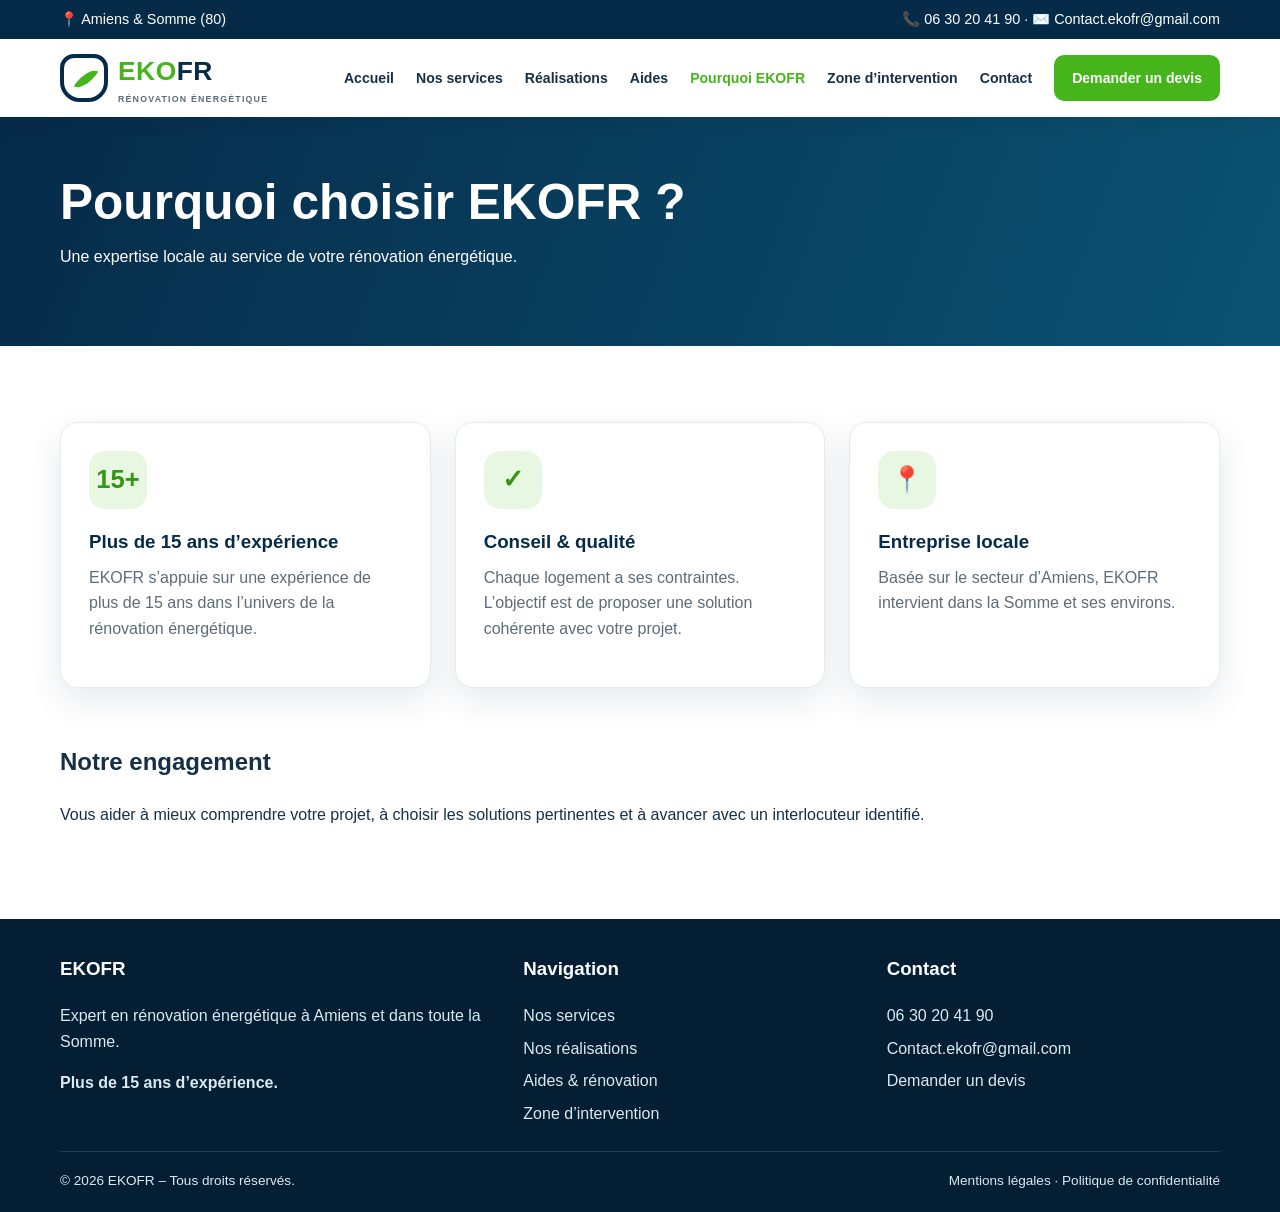
==== a-propos.html @ 700711ac "Add files via upload" ====
<!doctype html>
<html lang="fr"><head><meta charset="utf-8"><meta name="viewport" content="width=device-width,initial-scale=1">
<title>Pourquoi EKOFR | EKOFR</title><meta name="description" content="EKOFR, expert en rénovation énergétique à Amiens et dans la Somme : pompes à chaleur, isolation et panneaux solaires.">
<link rel="stylesheet" href="styles.css"></head><body>
<div class="topbar"><div class="container"><span>📍 Amiens & Somme (80)</span><span>📞 <a href="tel:0630204190">06 30 20 41 90</a> · ✉️ <a href="mailto:Contact.ekofr@gmail.com">Contact.ekofr@gmail.com</a></span></div></div>

<header>
 <nav class="container nav">
  <a class="logo" href="index.html"><span class="logo-mark"></span><span><span class="logo-text"><span>EKO</span>FR</span><span class="logo-sub">RÉNOVATION ÉNERGÉTIQUE</span></span></a>
  <button class="menu-btn" aria-label="Ouvrir le menu">☰</button>
  <div class="navlinks"><a class="" href="index.html">Accueil</a><a class="" href="services.html">Nos services</a><a class="" href="realisations.html">Réalisations</a><a class="" href="aides.html">Aides</a><a class="active" href="a-propos.html">Pourquoi EKOFR</a><a class="" href="zone.html">Zone d’intervention</a><a class="" href="contact.html">Contact</a><a class="cta" href="contact.html">Demander un devis</a></div>
 </nav>
</header>

<section class="page-hero"><div class="container"><h1>Pourquoi choisir EKOFR ?</h1><p>Une expertise locale au service de votre rénovation énergétique.</p></div></section>
<section><div class="container">
<div class="cards">
 <article class="card"><div class="icon">15+</div><h3>Plus de 15 ans d’expérience</h3><p>EKOFR s’appuie sur une expérience de plus de 15 ans dans l’univers de la rénovation énergétique.</p></article>
 <article class="card"><div class="icon">✓</div><h3>Conseil & qualité</h3><p>Chaque logement a ses contraintes. L’objectif est de proposer une solution cohérente avec votre projet.</p></article>
 <article class="card"><div class="icon">📍</div><h3>Entreprise locale</h3><p>Basée sur le secteur d’Amiens, EKOFR intervient dans la Somme et ses environs.</p></article>
</div>
<h2 style="margin-top:55px">Notre engagement</h2><p>Vous aider à mieux comprendre votre projet, à choisir les solutions pertinentes et à avancer avec un interlocuteur identifié.</p>
</div></section>


<footer>
 <div class="container footer-grid">
  <div><h3>EKOFR</h3><p>Expert en rénovation énergétique à Amiens et dans toute la Somme.</p><p><strong>Plus de 15 ans d’expérience.</strong></p></div>
  <div><h3>Navigation</h3><div class="footer-links"><a href="services.html">Nos services</a><a href="realisations.html">Nos réalisations</a><a href="aides.html">Aides & rénovation</a><a href="zone.html">Zone d’intervention</a></div></div>
  <div><h3>Contact</h3><div class="footer-links"><a href="tel:0630204190">06 30 20 41 90</a><a href="mailto:Contact.ekofr@gmail.com">Contact.ekofr@gmail.com</a><a href="contact.html">Demander un devis</a></div></div>
 </div>
 <div class="container copyright"><span>© 2026 EKOFR – Tous droits réservés.</span><span>Mentions légales · Politique de confidentialité</span></div>
</footer>
<script src="script.js"></script>

</body></html>
---- styles.css ----
:root{
  --navy:#062b49; --navy2:#0b3b61; --green:#45b51b; --green2:#70d43b;
  --light:#f4f8f2; --text:#173047; --muted:#5d6c78; --white:#fff;
  --shadow:0 12px 35px rgba(6,43,73,.10); --radius:18px;
}
*{box-sizing:border-box}
html{scroll-behavior:smooth}
body{margin:0;font-family:Arial,Helvetica,sans-serif;color:var(--text);line-height:1.6;background:#fff}
a{color:inherit;text-decoration:none}
.container{width:min(1160px,92%);margin:auto}
.topbar{background:var(--navy);color:#fff;font-size:.9rem}
.topbar .container{display:flex;justify-content:space-between;gap:20px;padding:8px 0}
header{position:sticky;top:0;z-index:20;background:#fff;box-shadow:0 3px 18px rgba(0,0,0,.08)}
.nav{min-height:78px;display:flex;align-items:center;justify-content:space-between;gap:20px}
.logo{display:flex;align-items:center;gap:10px;font-weight:800}
.logo-mark{width:48px;height:48px;border:4px solid var(--navy);border-radius:14px 14px 20px 20px;position:relative}
.logo-mark:after{content:"";position:absolute;left:16px;top:8px;width:12px;height:26px;border-radius:100% 0 100% 0;background:var(--green);transform:rotate(35deg)}
.logo-text{font-size:1.65rem;letter-spacing:.5px;color:var(--navy)}
.logo-text span{color:var(--green)}
.logo-sub{display:block;font-size:.55rem;letter-spacing:1.2px;color:var(--muted);font-weight:700}
.navlinks{display:flex;align-items:center;gap:22px;font-size:.88rem;font-weight:700}
.navlinks a:hover,.navlinks a.active{color:var(--green)}
.cta{background:var(--green);color:#fff;padding:12px 18px;border-radius:10px;font-weight:800;display:inline-block;border:0;cursor:pointer}
.cta:hover{background:#389b16}
.menu-btn{display:none;border:0;background:none;font-size:1.8rem;color:var(--navy)}
.hero{background:linear-gradient(110deg,#062b49 0%,#0a4770 48%,#1e6a3a 100%);color:#fff;padding:82px 0 75px;overflow:hidden}
.hero-grid{display:grid;grid-template-columns:1.05fr .95fr;gap:50px;align-items:center}
.badge{display:inline-block;background:rgba(255,255,255,.13);border:1px solid rgba(255,255,255,.25);padding:7px 12px;border-radius:999px;font-weight:700}
h1{font-size:clamp(2.5rem,5vw,4.6rem);line-height:1.03;margin:18px 0}
h1 span,h2 span{color:var(--green2)}
.lead{font-size:1.15rem;max-width:680px;color:#e9f3f8}
.hero-actions{display:flex;gap:12px;flex-wrap:wrap;margin-top:28px}
.btn-outline{border:2px solid #fff;color:#fff;padding:10px 18px;border-radius:10px;font-weight:800}
.energy-house{min-height:390px;border-radius:28px;background:linear-gradient(145deg,rgba(255,255,255,.14),rgba(255,255,255,.04));border:1px solid rgba(255,255,255,.22);position:relative;display:flex;align-items:center;justify-content:center;box-shadow:var(--shadow)}
.house{width:70%;height:220px;background:#fff;border-radius:12px;position:relative;box-shadow:0 18px 45px rgba(0,0,0,.2)}
.roof{position:absolute;width:0;height:0;border-left:180px solid transparent;border-right:180px solid transparent;border-bottom:145px solid #dfe8ec;left:50%;top:-130px;transform:translateX(-50%)}
.panel{position:absolute;width:150px;height:85px;background:repeating-linear-gradient(90deg,#123e64 0 18px,#4f7896 19px 20px);transform:skew(-10deg);top:-55px;right:28px;border:4px solid #d8eef8}
.door{position:absolute;bottom:0;left:43%;width:58px;height:110px;background:#7c5638;border-radius:5px 5px 0 0}
.window{position:absolute;bottom:65px;left:12%;width:75px;height:62px;background:#bfe7f2;border:7px solid #fff}
.pump{position:absolute;right:-38px;bottom:12px;width:72px;height:82px;background:#e8eef0;border-radius:9px;border:3px solid #cbd7dc}
.pump:after{content:"";position:absolute;inset:18px;border:5px dotted #0b6b94;border-radius:50%}
section{padding:76px 0}
.section-head{text-align:center;max-width:760px;margin:0 auto 40px}
.section-head h2{font-size:2.2rem;line-height:1.15;margin:0 0 12px}
.section-head p{color:var(--muted);margin:0}
.cards{display:grid;grid-template-columns:repeat(3,1fr);gap:24px}
.card{background:#fff;border:1px solid #e5ece8;border-radius:var(--radius);padding:28px;box-shadow:var(--shadow)}
.icon{width:58px;height:58px;border-radius:16px;background:#e8f7e1;color:#359514;display:grid;place-items:center;font-size:1.6rem;font-weight:800;margin-bottom:18px}
.card h3{margin:0 0 8px;color:var(--navy)}
.card p{color:var(--muted);margin:0 0 18px}
.link{color:#319314;font-weight:800}
.alt{background:var(--light)}
.features{display:grid;grid-template-columns:repeat(4,1fr);gap:18px}
.feature{text-align:center;padding:20px}
.feature strong{display:block;color:var(--navy);font-size:1.05rem;margin:8px 0}
.feature p{margin:0;color:var(--muted);font-size:.95rem}
.projects{display:grid;grid-template-columns:repeat(3,1fr);gap:22px}
.project{min-height:250px;border-radius:18px;overflow:hidden;position:relative;background:linear-gradient(135deg,#0b3b61,#4b9f32);color:#fff;padding:24px;display:flex;align-items:flex-end}
.project:nth-child(2){background:linear-gradient(135deg,#765a39,#e4b56d)}
.project:nth-child(3){background:linear-gradient(135deg,#0c4e79,#62b7d0)}
.project h3{margin:0 0 4px}.project p{margin:0;opacity:.9}
.banner{background:var(--navy);color:#fff;border-radius:24px;padding:38px 44px;display:flex;justify-content:space-between;gap:25px;align-items:center}
.banner h2{margin:0;font-size:2rem}.banner p{margin:6px 0 0;color:#d7e6ef}
.list{padding-left:20px}.list li{margin:8px 0}
.zone{display:grid;grid-template-columns:1fr 1fr;gap:28px;align-items:stretch}
.map{background:linear-gradient(145deg,#dff0fa,#eef7e9);border-radius:22px;min-height:330px;display:grid;place-items:center;position:relative;border:1px solid #d7e7e0}
.map-shape{width:70%;height:55%;background:#8eb6d1;clip-path:polygon(8% 28%,25% 10%,48% 20%,70% 5%,91% 28%,82% 48%,95% 69%,66% 84%,45% 73%,25% 90%,8% 67%,18% 48%);display:grid;place-items:center;color:#fff;font-weight:900;letter-spacing:1px}
.contact-grid{display:grid;grid-template-columns:.8fr 1.2fr;gap:30px}
.contact-box{background:var(--navy);color:#fff;border-radius:22px;padding:32px}
.contact-item{padding:15px 0;border-bottom:1px solid rgba(255,255,255,.15)}
.contact-item:last-child{border:0}.contact-item small{display:block;color:#a8c1d1}
form{display:grid;gap:14px}
.form-grid{display:grid;grid-template-columns:1fr 1fr;gap:14px}
input,select,textarea{width:100%;padding:14px 15px;border:1px solid #d5e0e5;border-radius:10px;font:inherit}
textarea{min-height:150px;resize:vertical}
footer{background:#041e34;color:#dce9ef;padding:35px 0 20px}
.footer-grid{display:grid;grid-template-columns:1.3fr 1fr 1fr;gap:30px}
footer h3{color:#fff;margin-top:0}.footer-links{display:grid;gap:7px}.copyright{border-top:1px solid rgba(255,255,255,.12);margin-top:25px;padding-top:18px;font-size:.85rem;display:flex;justify-content:space-between;gap:20px}
.page-hero{background:linear-gradient(110deg,var(--navy),#0b5272);color:#fff;padding:60px 0}
.page-hero h1{font-size:3.1rem;margin:0 0 8px}
.notice{background:#fff8e5;border-left:5px solid #d99c13;padding:18px 20px;border-radius:8px}
.small{font-size:.9rem;color:var(--muted)}
@media(max-width:900px){
  .navlinks{display:none;position:absolute;left:0;right:0;top:78px;background:#fff;flex-direction:column;align-items:flex-start;padding:18px 4%;box-shadow:0 12px 25px rgba(0,0,0,.1)}
  .navlinks.open{display:flex}.menu-btn{display:block}
  .hero-grid,.zone,.contact-grid{grid-template-columns:1fr}
  .cards,.projects{grid-template-columns:1fr 1fr}.features{grid-template-columns:1fr 1fr}
  .energy-house{min-height:300px}
}
@media(max-width:600px){
  .topbar .container{flex-direction:column;gap:2px}
  .cards,.projects,.features,.form-grid,.footer-grid{grid-template-columns:1fr}
  section{padding:55px 0}.hero{padding:55px 0}.page-hero h1{font-size:2.4rem}
  .banner{padding:28px;flex-direction:column;align-items:flex-start}
  .logo-text{font-size:1.35rem}.logo-mark{width:42px;height:42px}
}
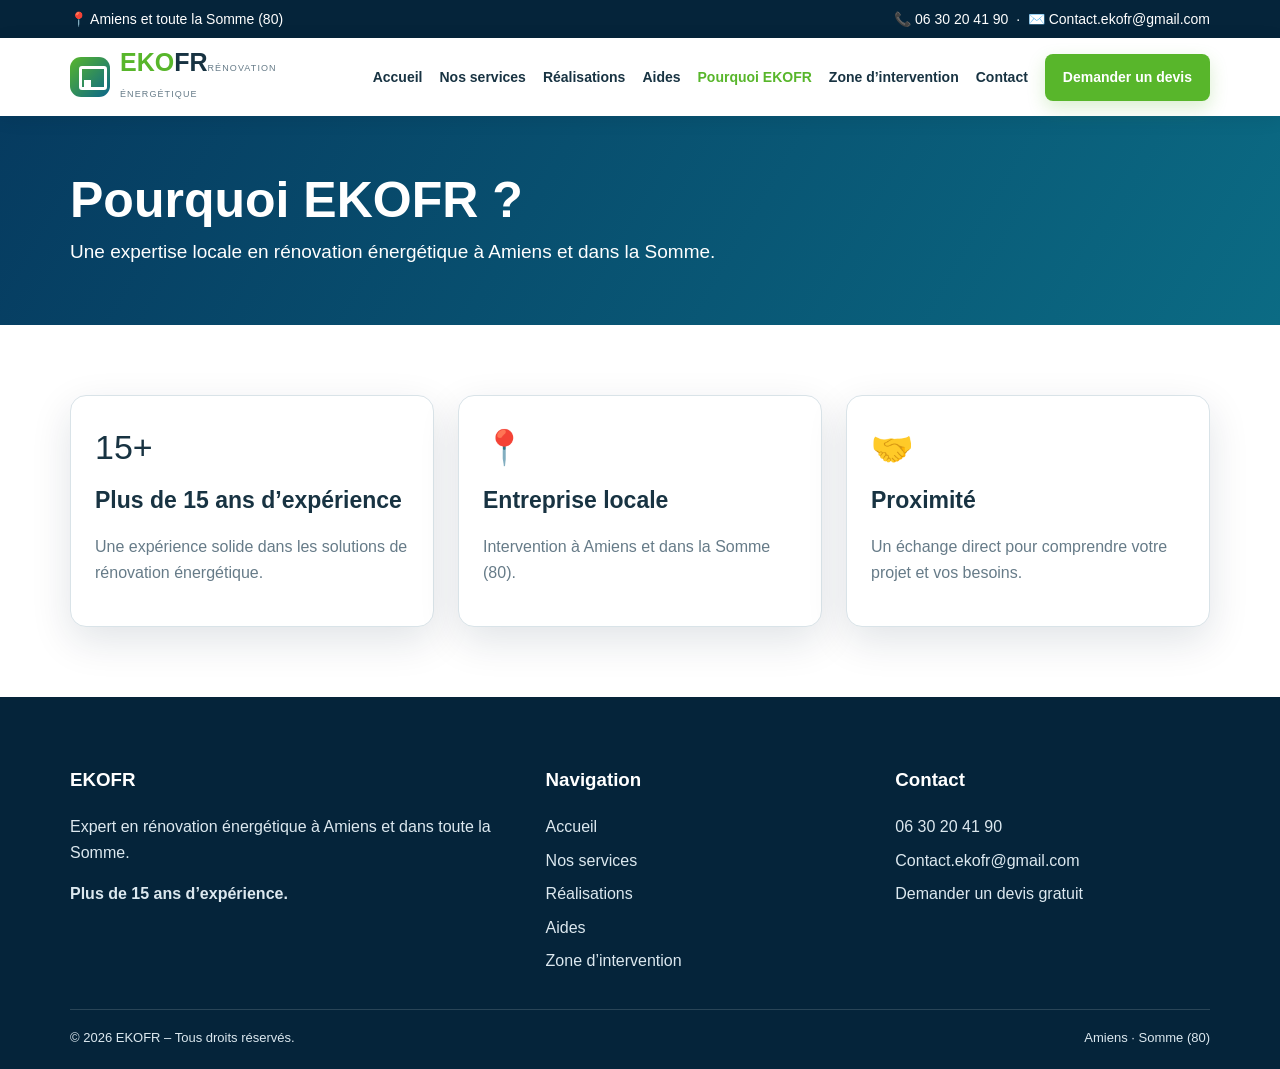
==== commit 1a4dc325: "Add files via upload" ====
--- a/a-propos.html
+++ b/a-propos.html
@@ -1,36 +1 @@
-<!doctype html>
-<html lang="fr"><head><meta charset="utf-8"><meta name="viewport" content="width=device-width,initial-scale=1">
-<title>Pourquoi EKOFR | EKOFR</title><meta name="description" content="EKOFR, expert en rénovation énergétique à Amiens et dans la Somme : pompes à chaleur, isolation et panneaux solaires.">
-<link rel="stylesheet" href="styles.css"></head><body>
-<div class="topbar"><div class="container"><span>📍 Amiens & Somme (80)</span><span>📞 <a href="tel:0630204190">06 30 20 41 90</a> · ✉️ <a href="mailto:Contact.ekofr@gmail.com">Contact.ekofr@gmail.com</a></span></div></div>
-
-<header>
- <nav class="container nav">
-  <a class="logo" href="index.html"><span class="logo-mark"></span><span><span class="logo-text"><span>EKO</span>FR</span><span class="logo-sub">RÉNOVATION ÉNERGÉTIQUE</span></span></a>
-  <button class="menu-btn" aria-label="Ouvrir le menu">☰</button>
-  <div class="navlinks"><a class="" href="index.html">Accueil</a><a class="" href="services.html">Nos services</a><a class="" href="realisations.html">Réalisations</a><a class="" href="aides.html">Aides</a><a class="active" href="a-propos.html">Pourquoi EKOFR</a><a class="" href="zone.html">Zone d’intervention</a><a class="" href="contact.html">Contact</a><a class="cta" href="contact.html">Demander un devis</a></div>
- </nav>
-</header>
-
-<section class="page-hero"><div class="container"><h1>Pourquoi choisir EKOFR ?</h1><p>Une expertise locale au service de votre rénovation énergétique.</p></div></section>
-<section><div class="container">
-<div class="cards">
- <article class="card"><div class="icon">15+</div><h3>Plus de 15 ans d’expérience</h3><p>EKOFR s’appuie sur une expérience de plus de 15 ans dans l’univers de la rénovation énergétique.</p></article>
- <article class="card"><div class="icon">✓</div><h3>Conseil & qualité</h3><p>Chaque logement a ses contraintes. L’objectif est de proposer une solution cohérente avec votre projet.</p></article>
- <article class="card"><div class="icon">📍</div><h3>Entreprise locale</h3><p>Basée sur le secteur d’Amiens, EKOFR intervient dans la Somme et ses environs.</p></article>
-</div>
-<h2 style="margin-top:55px">Notre engagement</h2><p>Vous aider à mieux comprendre votre projet, à choisir les solutions pertinentes et à avancer avec un interlocuteur identifié.</p>
-</div></section>
-
-
-<footer>
- <div class="container footer-grid">
-  <div><h3>EKOFR</h3><p>Expert en rénovation énergétique à Amiens et dans toute la Somme.</p><p><strong>Plus de 15 ans d’expérience.</strong></p></div>
-  <div><h3>Navigation</h3><div class="footer-links"><a href="services.html">Nos services</a><a href="realisations.html">Nos réalisations</a><a href="aides.html">Aides & rénovation</a><a href="zone.html">Zone d’intervention</a></div></div>
-  <div><h3>Contact</h3><div class="footer-links"><a href="tel:0630204190">06 30 20 41 90</a><a href="mailto:Contact.ekofr@gmail.com">Contact.ekofr@gmail.com</a><a href="contact.html">Demander un devis</a></div></div>
- </div>
- <div class="container copyright"><span>© 2026 EKOFR – Tous droits réservés.</span><span>Mentions légales · Politique de confidentialité</span></div>
-</footer>
-<script src="script.js"></script>
-
-</body></html>+<!doctype html><html lang="fr"><head><meta charset="utf-8"><meta name="viewport" content="width=device-width,initial-scale=1"><title>Pourquoi EKOFR | EKOFR</title><meta name="description" content="EKOFR, expert en rénovation énergétique à Amiens et dans la Somme : pompes à chaleur, isolation et panneaux solaires."><link rel="stylesheet" href="styles.css"></head><body><div class="topbar"><div class="container"><span>📍 Amiens et toute la Somme (80)</span><span>📞 <a href="tel:0630204190">06 30 20 41 90</a> &nbsp;·&nbsp; ✉️ <a href="mailto:Contact.ekofr@gmail.com">Contact.ekofr@gmail.com</a></span></div></div><header><nav class="container nav"><a class="logo" href="index.html"><span class="logo-mark"></span><span><span class="brand"><span>EKO</span>FR</span><span class="subbrand">RÉNOVATION ÉNERGÉTIQUE</span></span></a><button class="menu-btn" type="button" aria-expanded="false" aria-label="Ouvrir le menu">☰</button><div class="navlinks"><a class="" href="index.html">Accueil</a><a class="" href="services.html">Nos services</a><a class="" href="realisations.html">Réalisations</a><a class="" href="aides.html">Aides</a><a class="active" href="a-propos.html">Pourquoi EKOFR</a><a class="" href="zone.html">Zone d’intervention</a><a class="" href="contact.html">Contact</a><a class="cta" href="contact.html">Demander un devis</a></div></nav></header><section class="page-hero"><div class="container"><h1>Pourquoi EKOFR ?</h1><p>Une expertise locale en rénovation énergétique à Amiens et dans la Somme.</p></div></section><section><div class="container"><div class="cards"><article class="card"><div class="card-body"><div class="icon">15+</div><h3>Plus de 15 ans d’expérience</h3><p>Une expérience solide dans les solutions de rénovation énergétique.</p></div></article><article class="card"><div class="card-body"><div class="icon">📍</div><h3>Entreprise locale</h3><p>Intervention à Amiens et dans la Somme (80).</p></div></article><article class="card"><div class="card-body"><div class="icon">🤝</div><h3>Proximité</h3><p>Un échange direct pour comprendre votre projet et vos besoins.</p></div></article></div></div></section><footer><div class="container footer-grid"><div><h3>EKOFR</h3><p>Expert en rénovation énergétique à Amiens et dans toute la Somme.</p><p><strong>Plus de 15 ans d’expérience.</strong></p></div><div><h3>Navigation</h3><div class="footer-links"><a href="index.html">Accueil</a><a href="services.html">Nos services</a><a href="realisations.html">Réalisations</a><a href="aides.html">Aides</a><a href="zone.html">Zone d’intervention</a></div></div><div><h3>Contact</h3><div class="footer-links"><a href="tel:0630204190">06 30 20 41 90</a><a href="mailto:Contact.ekofr@gmail.com">Contact.ekofr@gmail.com</a><a href="contact.html">Demander un devis gratuit</a></div></div></div><div class="container copyright"><span>© 2026 EKOFR – Tous droits réservés.</span><span>Amiens · Somme (80)</span></div></footer><a class="floating-call" href="tel:0630204190">📞 Appeler EKOFR · 06 30 20 41 90</a><script src="script.js"></script></body></html>
--- a/styles.css
+++ b/styles.css
@@ -1,97 +1,14 @@
-
-:root{
-  --navy:#062b49; --navy2:#0b3b61; --green:#45b51b; --green2:#70d43b;
-  --light:#f4f8f2; --text:#173047; --muted:#5d6c78; --white:#fff;
-  --shadow:0 12px 35px rgba(6,43,73,.10); --radius:18px;
-}
-*{box-sizing:border-box}
-html{scroll-behavior:smooth}
-body{margin:0;font-family:Arial,Helvetica,sans-serif;color:var(--text);line-height:1.6;background:#fff}
-a{color:inherit;text-decoration:none}
-.container{width:min(1160px,92%);margin:auto}
-.topbar{background:var(--navy);color:#fff;font-size:.9rem}
-.topbar .container{display:flex;justify-content:space-between;gap:20px;padding:8px 0}
-header{position:sticky;top:0;z-index:20;background:#fff;box-shadow:0 3px 18px rgba(0,0,0,.08)}
-.nav{min-height:78px;display:flex;align-items:center;justify-content:space-between;gap:20px}
-.logo{display:flex;align-items:center;gap:10px;font-weight:800}
-.logo-mark{width:48px;height:48px;border:4px solid var(--navy);border-radius:14px 14px 20px 20px;position:relative}
-.logo-mark:after{content:"";position:absolute;left:16px;top:8px;width:12px;height:26px;border-radius:100% 0 100% 0;background:var(--green);transform:rotate(35deg)}
-.logo-text{font-size:1.65rem;letter-spacing:.5px;color:var(--navy)}
-.logo-text span{color:var(--green)}
-.logo-sub{display:block;font-size:.55rem;letter-spacing:1.2px;color:var(--muted);font-weight:700}
-.navlinks{display:flex;align-items:center;gap:22px;font-size:.88rem;font-weight:700}
-.navlinks a:hover,.navlinks a.active{color:var(--green)}
-.cta{background:var(--green);color:#fff;padding:12px 18px;border-radius:10px;font-weight:800;display:inline-block;border:0;cursor:pointer}
-.cta:hover{background:#389b16}
-.menu-btn{display:none;border:0;background:none;font-size:1.8rem;color:var(--navy)}
-.hero{background:linear-gradient(110deg,#062b49 0%,#0a4770 48%,#1e6a3a 100%);color:#fff;padding:82px 0 75px;overflow:hidden}
-.hero-grid{display:grid;grid-template-columns:1.05fr .95fr;gap:50px;align-items:center}
-.badge{display:inline-block;background:rgba(255,255,255,.13);border:1px solid rgba(255,255,255,.25);padding:7px 12px;border-radius:999px;font-weight:700}
-h1{font-size:clamp(2.5rem,5vw,4.6rem);line-height:1.03;margin:18px 0}
-h1 span,h2 span{color:var(--green2)}
-.lead{font-size:1.15rem;max-width:680px;color:#e9f3f8}
-.hero-actions{display:flex;gap:12px;flex-wrap:wrap;margin-top:28px}
-.btn-outline{border:2px solid #fff;color:#fff;padding:10px 18px;border-radius:10px;font-weight:800}
-.energy-house{min-height:390px;border-radius:28px;background:linear-gradient(145deg,rgba(255,255,255,.14),rgba(255,255,255,.04));border:1px solid rgba(255,255,255,.22);position:relative;display:flex;align-items:center;justify-content:center;box-shadow:var(--shadow)}
-.house{width:70%;height:220px;background:#fff;border-radius:12px;position:relative;box-shadow:0 18px 45px rgba(0,0,0,.2)}
-.roof{position:absolute;width:0;height:0;border-left:180px solid transparent;border-right:180px solid transparent;border-bottom:145px solid #dfe8ec;left:50%;top:-130px;transform:translateX(-50%)}
-.panel{position:absolute;width:150px;height:85px;background:repeating-linear-gradient(90deg,#123e64 0 18px,#4f7896 19px 20px);transform:skew(-10deg);top:-55px;right:28px;border:4px solid #d8eef8}
-.door{position:absolute;bottom:0;left:43%;width:58px;height:110px;background:#7c5638;border-radius:5px 5px 0 0}
-.window{position:absolute;bottom:65px;left:12%;width:75px;height:62px;background:#bfe7f2;border:7px solid #fff}
-.pump{position:absolute;right:-38px;bottom:12px;width:72px;height:82px;background:#e8eef0;border-radius:9px;border:3px solid #cbd7dc}
-.pump:after{content:"";position:absolute;inset:18px;border:5px dotted #0b6b94;border-radius:50%}
-section{padding:76px 0}
-.section-head{text-align:center;max-width:760px;margin:0 auto 40px}
-.section-head h2{font-size:2.2rem;line-height:1.15;margin:0 0 12px}
-.section-head p{color:var(--muted);margin:0}
-.cards{display:grid;grid-template-columns:repeat(3,1fr);gap:24px}
-.card{background:#fff;border:1px solid #e5ece8;border-radius:var(--radius);padding:28px;box-shadow:var(--shadow)}
-.icon{width:58px;height:58px;border-radius:16px;background:#e8f7e1;color:#359514;display:grid;place-items:center;font-size:1.6rem;font-weight:800;margin-bottom:18px}
-.card h3{margin:0 0 8px;color:var(--navy)}
-.card p{color:var(--muted);margin:0 0 18px}
-.link{color:#319314;font-weight:800}
-.alt{background:var(--light)}
-.features{display:grid;grid-template-columns:repeat(4,1fr);gap:18px}
-.feature{text-align:center;padding:20px}
-.feature strong{display:block;color:var(--navy);font-size:1.05rem;margin:8px 0}
-.feature p{margin:0;color:var(--muted);font-size:.95rem}
-.projects{display:grid;grid-template-columns:repeat(3,1fr);gap:22px}
-.project{min-height:250px;border-radius:18px;overflow:hidden;position:relative;background:linear-gradient(135deg,#0b3b61,#4b9f32);color:#fff;padding:24px;display:flex;align-items:flex-end}
-.project:nth-child(2){background:linear-gradient(135deg,#765a39,#e4b56d)}
-.project:nth-child(3){background:linear-gradient(135deg,#0c4e79,#62b7d0)}
-.project h3{margin:0 0 4px}.project p{margin:0;opacity:.9}
-.banner{background:var(--navy);color:#fff;border-radius:24px;padding:38px 44px;display:flex;justify-content:space-between;gap:25px;align-items:center}
-.banner h2{margin:0;font-size:2rem}.banner p{margin:6px 0 0;color:#d7e6ef}
-.list{padding-left:20px}.list li{margin:8px 0}
-.zone{display:grid;grid-template-columns:1fr 1fr;gap:28px;align-items:stretch}
-.map{background:linear-gradient(145deg,#dff0fa,#eef7e9);border-radius:22px;min-height:330px;display:grid;place-items:center;position:relative;border:1px solid #d7e7e0}
-.map-shape{width:70%;height:55%;background:#8eb6d1;clip-path:polygon(8% 28%,25% 10%,48% 20%,70% 5%,91% 28%,82% 48%,95% 69%,66% 84%,45% 73%,25% 90%,8% 67%,18% 48%);display:grid;place-items:center;color:#fff;font-weight:900;letter-spacing:1px}
-.contact-grid{display:grid;grid-template-columns:.8fr 1.2fr;gap:30px}
-.contact-box{background:var(--navy);color:#fff;border-radius:22px;padding:32px}
-.contact-item{padding:15px 0;border-bottom:1px solid rgba(255,255,255,.15)}
-.contact-item:last-child{border:0}.contact-item small{display:block;color:#a8c1d1}
-form{display:grid;gap:14px}
-.form-grid{display:grid;grid-template-columns:1fr 1fr;gap:14px}
-input,select,textarea{width:100%;padding:14px 15px;border:1px solid #d5e0e5;border-radius:10px;font:inherit}
-textarea{min-height:150px;resize:vertical}
-footer{background:#041e34;color:#dce9ef;padding:35px 0 20px}
-.footer-grid{display:grid;grid-template-columns:1.3fr 1fr 1fr;gap:30px}
-footer h3{color:#fff;margin-top:0}.footer-links{display:grid;gap:7px}.copyright{border-top:1px solid rgba(255,255,255,.12);margin-top:25px;padding-top:18px;font-size:.85rem;display:flex;justify-content:space-between;gap:20px}
-.page-hero{background:linear-gradient(110deg,var(--navy),#0b5272);color:#fff;padding:60px 0}
-.page-hero h1{font-size:3.1rem;margin:0 0 8px}
-.notice{background:#fff8e5;border-left:5px solid #d99c13;padding:18px 20px;border-radius:8px}
-.small{font-size:.9rem;color:var(--muted)}
-@media(max-width:900px){
-  .navlinks{display:none;position:absolute;left:0;right:0;top:78px;background:#fff;flex-direction:column;align-items:flex-start;padding:18px 4%;box-shadow:0 12px 25px rgba(0,0,0,.1)}
-  .navlinks.open{display:flex}.menu-btn{display:block}
-  .hero-grid,.zone,.contact-grid{grid-template-columns:1fr}
-  .cards,.projects{grid-template-columns:1fr 1fr}.features{grid-template-columns:1fr 1fr}
-  .energy-house{min-height:300px}
-}
-@media(max-width:600px){
-  .topbar .container{flex-direction:column;gap:2px}
-  .cards,.projects,.features,.form-grid,.footer-grid{grid-template-columns:1fr}
-  section{padding:55px 0}.hero{padding:55px 0}.page-hero h1{font-size:2.4rem}
-  .banner{padding:28px;flex-direction:column;align-items:flex-start}
-  .logo-text{font-size:1.35rem}.logo-mark{width:42px;height:42px}
-}
+:root{--blue:#063b60;--blue2:#0b668b;--green:#58b62b;--dark:#05243a;--light:#f3f7f9;--text:#183342;--muted:#667b88;--white:#fff;--border:#d9e3e8;--shadow:0 14px 40px rgba(4,37,59,.12)}
+*{box-sizing:border-box}html{scroll-behavior:smooth}body{margin:0;font-family:Arial,Helvetica,sans-serif;color:var(--text);line-height:1.6;background:#fff}img{max-width:100%;display:block}a{color:inherit}.container{width:min(1140px,92%);margin:auto}
+.topbar{background:var(--dark);color:#fff;font-size:14px;padding:8px 0}.topbar .container{display:flex;justify-content:space-between;gap:16px;flex-wrap:wrap}.topbar a{color:#fff;text-decoration:none}.topbar a:hover{text-decoration:underline}
+header{background:#fff;position:sticky;top:0;z-index:100;box-shadow:0 3px 18px rgba(0,0,0,.08)}.nav{min-height:78px;display:flex;align-items:center;justify-content:space-between;gap:18px;position:relative}.logo{display:flex;align-items:center;gap:10px;text-decoration:none}.logo-mark{width:40px;height:40px;border-radius:11px;background:linear-gradient(135deg,var(--green),var(--blue2));position:relative;flex:none}.logo-mark:before{content:"";position:absolute;left:9px;top:9px;width:22px;height:18px;border:3px solid #fff;border-radius:3px}.logo-mark:after{content:"";position:absolute;left:14px;bottom:7px;width:7px;height:10px;background:#fff}.brand{font-weight:900;font-size:25px;line-height:1}.brand span{color:var(--green)}.subbrand{font-size:9px;letter-spacing:1.1px;color:var(--muted);margin-top:4px}
+.navlinks{display:flex;align-items:center;gap:17px}.navlinks a{text-decoration:none;font-weight:800;font-size:14px;white-space:nowrap}.navlinks a:hover,.navlinks a.active{color:var(--green)}.navlinks .cta{color:#fff!important}.menu-btn{display:none;background:#fff;border:1px solid #ccd7df;border-radius:9px;width:46px;height:44px;font-size:26px;line-height:1;cursor:pointer}.menu-btn:focus{outline:3px solid rgba(88,182,43,.25)}
+.cta{display:inline-block;background:var(--green);color:#fff!important;padding:12px 18px;border-radius:8px;text-decoration:none;font-weight:900;border:0;box-shadow:0 7px 18px rgba(88,182,43,.22)}.btn-outline{display:inline-block;border:1px solid #fff;color:#fff;text-decoration:none;font-weight:900;padding:11px 18px;border-radius:8px}
+.hero{background:linear-gradient(125deg,#04263d,#07577d 58%,#236d3c);color:#fff;padding:78px 0;overflow:hidden}.hero-grid{display:grid;grid-template-columns:1.12fr .88fr;align-items:center;gap:50px}.badge{display:inline-block;background:rgba(255,255,255,.13);border:1px solid rgba(255,255,255,.28);padding:7px 13px;border-radius:999px;font-weight:800}.hero h1{font-size:clamp(43px,6vw,72px);line-height:1.02;letter-spacing:-2px;margin:20px 0}.hero h1 span,.section-head h2 span{color:var(--green)}.lead{font-size:20px;max-width:720px}.hero-actions{display:flex;gap:13px;flex-wrap:wrap;margin-top:25px}
+.hero-photo{border-radius:20px;overflow:hidden;box-shadow:0 25px 65px rgba(0,0,0,.28);transform:rotate(1deg);border:5px solid rgba(255,255,255,.15)}.hero-photo img{width:100%;height:390px;object-fit:cover}
+section{padding:70px 0}.alt{background:var(--light)}.section-head{text-align:center;max-width:780px;margin:0 auto 36px}.section-head h2{font-size:42px;line-height:1.1;margin:0 0 10px}.section-head p{font-size:18px;color:var(--muted);margin:0}.cards{display:grid;grid-template-columns:repeat(3,1fr);gap:24px}.card{background:#fff;border:1px solid var(--border);border-radius:16px;overflow:hidden;box-shadow:var(--shadow);transition:.2s}.card:hover{transform:translateY(-5px);box-shadow:0 20px 48px rgba(4,37,59,.15)}.card img{height:220px;width:100%;object-fit:cover}.card-body{padding:24px}.icon{font-size:34px}.card h3{font-size:23px;margin:7px 0}.card p{color:var(--muted)}.link{color:var(--blue2);font-weight:900;text-decoration:none}.features{display:grid;grid-template-columns:repeat(4,1fr);gap:18px}.feature{background:#fff;border-radius:14px;padding:25px;text-align:center;border:1px solid var(--border)}.feature .big{font-size:34px;font-weight:900;color:var(--green)}.feature strong{display:block;font-size:17px;margin-top:8px}.feature p{color:var(--muted);margin-bottom:0}.banner{background:linear-gradient(120deg,var(--blue),var(--blue2));color:#fff;border-radius:18px;padding:34px;display:flex;align-items:center;justify-content:space-between;gap:20px}.banner h2{margin:0 0 5px}.banner p{margin:0}
+.page-hero{background:linear-gradient(120deg,#063b60,#0b6b84);color:#fff;padding:58px 0}.page-hero h1{font-size:50px;line-height:1.05;margin:0 0 10px}.page-hero p{font-size:19px;margin:0}.service-grid{display:grid;grid-template-columns:repeat(2,1fr);gap:25px}.service{background:#fff;border:1px solid var(--border);border-radius:16px;overflow:hidden;box-shadow:var(--shadow)}.service img{height:280px;width:100%;object-fit:cover}.service-body{padding:26px}.service h2{margin:0 0 8px}.service-body p{color:var(--muted)}.checklist{padding-left:20px}.checklist li{margin:6px 0}.projects{display:grid;grid-template-columns:repeat(2,1fr);gap:25px}.project{border-radius:17px;overflow:hidden;background:#fff;border:1px solid var(--border);box-shadow:var(--shadow)}.project img{width:100%;height:320px;object-fit:cover}.project-body{padding:22px}.project h3{margin:0 0 6px;font-size:24px}.project p{margin:0;color:var(--muted)}
+.contact-grid{display:grid;grid-template-columns:.85fr 1.15fr;gap:30px}.contact-box{background:var(--light);border:1px solid var(--border);border-radius:16px;padding:28px}.contact-item{padding:14px 0;border-bottom:1px solid var(--border)}.contact-item:last-child{border-bottom:0}.contact-item a{text-decoration:none;color:var(--blue2);font-weight:800}.form-card{background:#fff;border:1px solid var(--border);border-radius:16px;padding:28px;box-shadow:var(--shadow)}.form-grid{display:grid;grid-template-columns:1fr 1fr;gap:15px}label{display:grid;gap:6px;font-weight:800}.full{grid-column:1/-1}input,textarea,select{width:100%;padding:13px;border:1px solid #c9d6dd;border-radius:8px;font:inherit}textarea{min-height:145px}.form-card button{cursor:pointer}
+footer{background:var(--dark);color:#dce8ef;padding:50px 0 20px}.footer-grid{display:grid;grid-template-columns:1.4fr 1fr 1fr;gap:35px}.footer-grid h3{color:#fff}.footer-links{display:grid;gap:8px}.footer-links a{text-decoration:none}.copyright{border-top:1px solid rgba(255,255,255,.15);margin-top:35px;padding-top:18px;display:flex;justify-content:space-between;gap:20px;font-size:13px}.floating-call{display:none}
+@media(max-width:1000px){.navlinks{display:none;position:absolute;left:0;right:0;top:78px;background:#fff;border:1px solid var(--border);border-radius:12px;padding:18px;box-shadow:var(--shadow);flex-direction:column;align-items:stretch;gap:8px}.navlinks.open{display:flex}.navlinks a{padding:10px 8px}.menu-btn{display:block}.hero-grid{grid-template-columns:1fr}.hero-photo{display:none}.cards,.service-grid,.projects{grid-template-columns:1fr 1fr}.features{grid-template-columns:1fr 1fr}.contact-grid{grid-template-columns:1fr}}
+@media(max-width:650px){.topbar .container{display:block}.topbar span{display:block}.topbar span+span{margin-top:3px}.hero{padding:52px 0}.hero h1{font-size:45px}.lead{font-size:18px}.cards,.service-grid,.projects,.features,.footer-grid{grid-template-columns:1fr}section{padding:52px 0}.section-head h2{font-size:34px}.banner{display:block}.banner .cta{margin-top:18px}.form-grid{grid-template-columns:1fr}.full{grid-column:auto}.page-hero h1{font-size:39px}.copyright{display:block}.copyright span{display:block;margin-bottom:7px}.floating-call{display:block;position:fixed;left:12px;right:12px;bottom:12px;z-index:120;background:var(--green);color:#fff;text-align:center;text-decoration:none;font-weight:900;padding:12px;border-radius:999px;box-shadow:0 10px 28px rgba(0,0,0,.2)}}
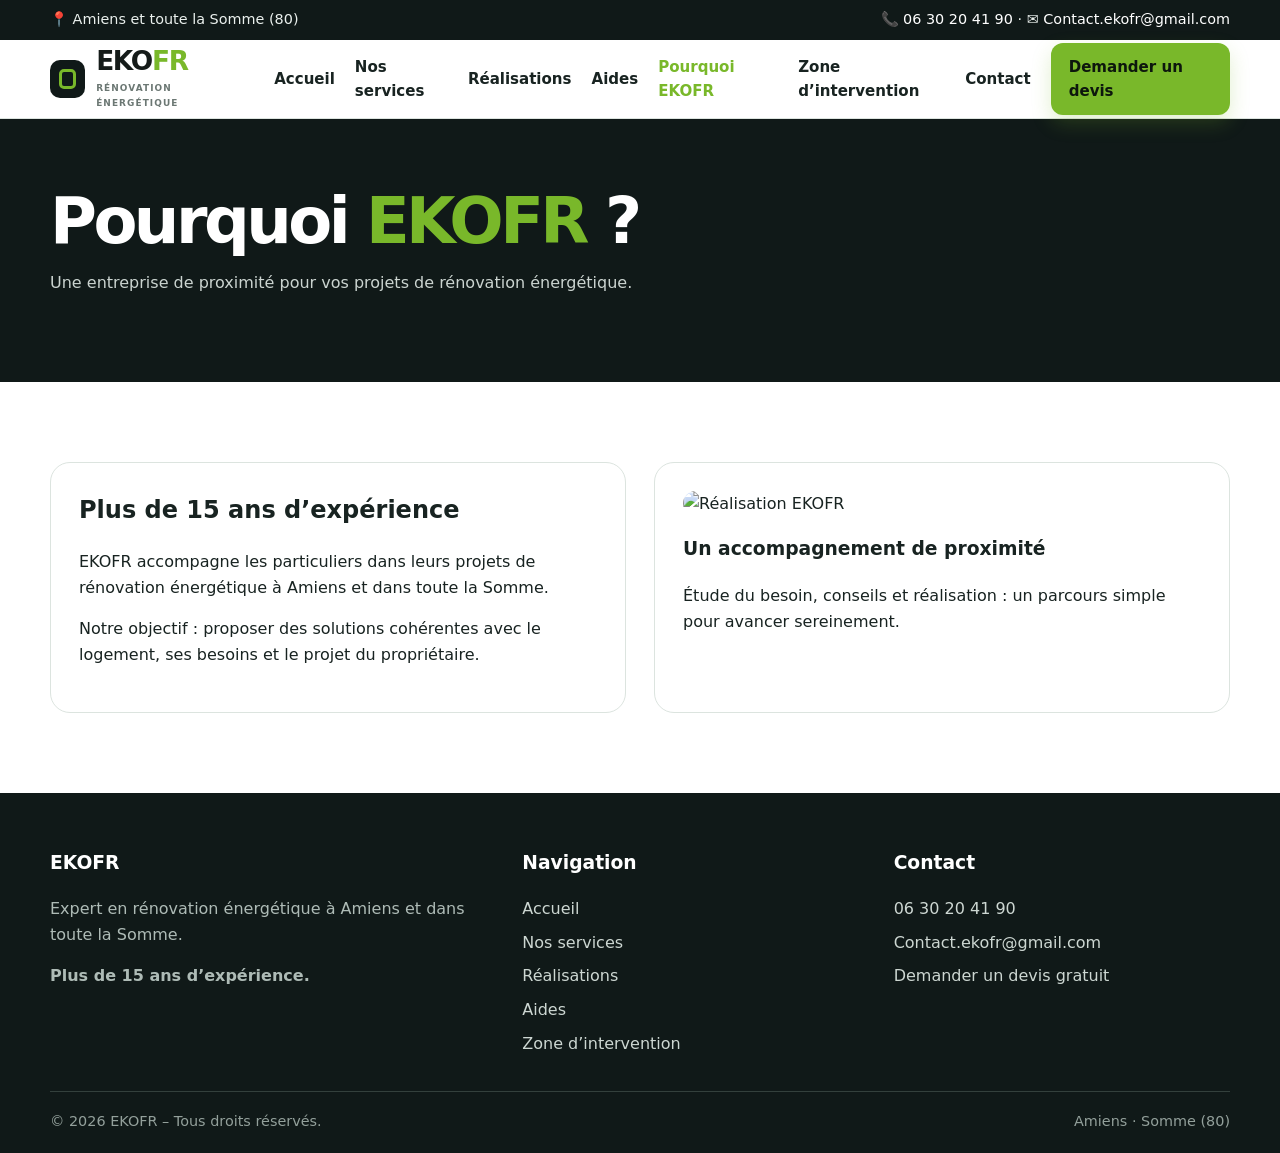
==== commit 1204c3d2: "Add files via upload" ====
--- a/a-propos.html
+++ b/a-propos.html
@@ -1 +1,12 @@
-<!doctype html><html lang="fr"><head><meta charset="utf-8"><meta name="viewport" content="width=device-width,initial-scale=1"><title>Pourquoi EKOFR | EKOFR</title><meta name="description" content="EKOFR, expert en rénovation énergétique à Amiens et dans la Somme : pompes à chaleur, isolation et panneaux solaires."><link rel="stylesheet" href="styles.css"></head><body><div class="topbar"><div class="container"><span>📍 Amiens et toute la Somme (80)</span><span>📞 <a href="tel:0630204190">06 30 20 41 90</a> &nbsp;·&nbsp; ✉️ <a href="mailto:Contact.ekofr@gmail.com">Contact.ekofr@gmail.com</a></span></div></div><header><nav class="container nav"><a class="logo" href="index.html"><span class="logo-mark"></span><span><span class="brand"><span>EKO</span>FR</span><span class="subbrand">RÉNOVATION ÉNERGÉTIQUE</span></span></a><button class="menu-btn" type="button" aria-expanded="false" aria-label="Ouvrir le menu">☰</button><div class="navlinks"><a class="" href="index.html">Accueil</a><a class="" href="services.html">Nos services</a><a class="" href="realisations.html">Réalisations</a><a class="" href="aides.html">Aides</a><a class="active" href="a-propos.html">Pourquoi EKOFR</a><a class="" href="zone.html">Zone d’intervention</a><a class="" href="contact.html">Contact</a><a class="cta" href="contact.html">Demander un devis</a></div></nav></header><section class="page-hero"><div class="container"><h1>Pourquoi EKOFR ?</h1><p>Une expertise locale en rénovation énergétique à Amiens et dans la Somme.</p></div></section><section><div class="container"><div class="cards"><article class="card"><div class="card-body"><div class="icon">15+</div><h3>Plus de 15 ans d’expérience</h3><p>Une expérience solide dans les solutions de rénovation énergétique.</p></div></article><article class="card"><div class="card-body"><div class="icon">📍</div><h3>Entreprise locale</h3><p>Intervention à Amiens et dans la Somme (80).</p></div></article><article class="card"><div class="card-body"><div class="icon">🤝</div><h3>Proximité</h3><p>Un échange direct pour comprendre votre projet et vos besoins.</p></div></article></div></div></section><footer><div class="container footer-grid"><div><h3>EKOFR</h3><p>Expert en rénovation énergétique à Amiens et dans toute la Somme.</p><p><strong>Plus de 15 ans d’expérience.</strong></p></div><div><h3>Navigation</h3><div class="footer-links"><a href="index.html">Accueil</a><a href="services.html">Nos services</a><a href="realisations.html">Réalisations</a><a href="aides.html">Aides</a><a href="zone.html">Zone d’intervention</a></div></div><div><h3>Contact</h3><div class="footer-links"><a href="tel:0630204190">06 30 20 41 90</a><a href="mailto:Contact.ekofr@gmail.com">Contact.ekofr@gmail.com</a><a href="contact.html">Demander un devis gratuit</a></div></div></div><div class="container copyright"><span>© 2026 EKOFR – Tous droits réservés.</span><span>Amiens · Somme (80)</span></div></footer><a class="floating-call" href="tel:0630204190">📞 Appeler EKOFR · 06 30 20 41 90</a><script src="script.js"></script></body></html>+<!doctype html><html lang="fr"><head><meta charset="utf-8"><meta name="viewport" content="width=device-width,initial-scale=1">
+<title>Pourquoi EKOFR | EKOFR</title><meta name="description" content="EKOFR, expert en rénovation énergétique à Amiens et dans toute la Somme : pompe à chaleur, isolation par l'extérieur et panneaux solaires.">
+<link rel="icon" href="favicon.svg" type="image/svg+xml"><link rel="stylesheet" href="styles.css"></head><body>
+<div class="topbar"><div class="container"><span>📍 Amiens et toute la Somme (80)</span><span>📞 <a href="tel:0630204190">06 30 20 41 90</a> · ✉️ <a href="mailto:Contact.ekofr@gmail.com">Contact.ekofr@gmail.com</a></span></div></div>
+<header><nav class="container nav"><a class="logo" href="index.html"><span class="logo-mark"></span><span><span class="brand"><span>EKO</span>FR</span><span class="subbrand">RÉNOVATION ÉNERGÉTIQUE</span></span></a>
+<button class="menu-btn" type="button" aria-expanded="false" aria-label="Ouvrir le menu">☰</button><div class="navlinks"><a class="" href="index.html">Accueil</a><a class="" href="services.html">Nos services</a><a class="" href="realisations.html">Réalisations</a><a class="" href="aides.html">Aides</a><a class="active" href="a-propos.html">Pourquoi EKOFR</a><a class="" href="zone.html">Zone d’intervention</a><a class="" href="contact.html">Contact</a><a class="cta" href="contact.html">Demander un devis</a></div></nav></header><section class="page-hero"><div class="container"><h1>Pourquoi <span>EKOFR</span> ?</h1><p>Une entreprise de proximité pour vos projets de rénovation énergétique.</p></div></section>
+<section><div class="container grid-2"><div class="info"><h2>Plus de 15 ans d’expérience</h2><p>EKOFR accompagne les particuliers dans leurs projets de rénovation énergétique à Amiens et dans toute la Somme.</p><p>Notre objectif : proposer des solutions cohérentes avec le logement, ses besoins et le projet du propriétaire.</p></div><div class="info"><img src="assets/isolation-exterieure-3.jpg" alt="Réalisation EKOFR"><h3>Un accompagnement de proximité</h3><p>Étude du besoin, conseils et réalisation : un parcours simple pour avancer sereinement.</p></div></div></section>
+<footer><div class="container footer-grid"><div><h3>EKOFR</h3><p>Expert en rénovation énergétique à Amiens et dans toute la Somme.</p><p><strong>Plus de 15 ans d’expérience.</strong></p></div>
+<div><h3>Navigation</h3><div class="footer-links"><a href="index.html">Accueil</a><a href="services.html">Nos services</a><a href="realisations.html">Réalisations</a><a href="aides.html">Aides</a><a href="zone.html">Zone d’intervention</a></div></div>
+<div><h3>Contact</h3><div class="footer-links"><a href="tel:0630204190">06 30 20 41 90</a><a href="mailto:Contact.ekofr@gmail.com">Contact.ekofr@gmail.com</a><a href="contact.html">Demander un devis gratuit</a></div></div></div>
+<div class="container copyright"><span>© 2026 EKOFR – Tous droits réservés.</span><span>Amiens · Somme (80)</span></div></footer>
+<a class="floating-call" href="tel:0630204190">📞 Appeler EKOFR · 06 30 20 41 90</a><script src="script.js"></script></body></html>
--- a/styles.css
+++ b/styles.css
@@ -1,14 +1,17 @@
-:root{--blue:#063b60;--blue2:#0b668b;--green:#58b62b;--dark:#05243a;--light:#f3f7f9;--text:#183342;--muted:#667b88;--white:#fff;--border:#d9e3e8;--shadow:0 14px 40px rgba(4,37,59,.12)}
-*{box-sizing:border-box}html{scroll-behavior:smooth}body{margin:0;font-family:Arial,Helvetica,sans-serif;color:var(--text);line-height:1.6;background:#fff}img{max-width:100%;display:block}a{color:inherit}.container{width:min(1140px,92%);margin:auto}
-.topbar{background:var(--dark);color:#fff;font-size:14px;padding:8px 0}.topbar .container{display:flex;justify-content:space-between;gap:16px;flex-wrap:wrap}.topbar a{color:#fff;text-decoration:none}.topbar a:hover{text-decoration:underline}
-header{background:#fff;position:sticky;top:0;z-index:100;box-shadow:0 3px 18px rgba(0,0,0,.08)}.nav{min-height:78px;display:flex;align-items:center;justify-content:space-between;gap:18px;position:relative}.logo{display:flex;align-items:center;gap:10px;text-decoration:none}.logo-mark{width:40px;height:40px;border-radius:11px;background:linear-gradient(135deg,var(--green),var(--blue2));position:relative;flex:none}.logo-mark:before{content:"";position:absolute;left:9px;top:9px;width:22px;height:18px;border:3px solid #fff;border-radius:3px}.logo-mark:after{content:"";position:absolute;left:14px;bottom:7px;width:7px;height:10px;background:#fff}.brand{font-weight:900;font-size:25px;line-height:1}.brand span{color:var(--green)}.subbrand{font-size:9px;letter-spacing:1.1px;color:var(--muted);margin-top:4px}
-.navlinks{display:flex;align-items:center;gap:17px}.navlinks a{text-decoration:none;font-weight:800;font-size:14px;white-space:nowrap}.navlinks a:hover,.navlinks a.active{color:var(--green)}.navlinks .cta{color:#fff!important}.menu-btn{display:none;background:#fff;border:1px solid #ccd7df;border-radius:9px;width:46px;height:44px;font-size:26px;line-height:1;cursor:pointer}.menu-btn:focus{outline:3px solid rgba(88,182,43,.25)}
-.cta{display:inline-block;background:var(--green);color:#fff!important;padding:12px 18px;border-radius:8px;text-decoration:none;font-weight:900;border:0;box-shadow:0 7px 18px rgba(88,182,43,.22)}.btn-outline{display:inline-block;border:1px solid #fff;color:#fff;text-decoration:none;font-weight:900;padding:11px 18px;border-radius:8px}
-.hero{background:linear-gradient(125deg,#04263d,#07577d 58%,#236d3c);color:#fff;padding:78px 0;overflow:hidden}.hero-grid{display:grid;grid-template-columns:1.12fr .88fr;align-items:center;gap:50px}.badge{display:inline-block;background:rgba(255,255,255,.13);border:1px solid rgba(255,255,255,.28);padding:7px 13px;border-radius:999px;font-weight:800}.hero h1{font-size:clamp(43px,6vw,72px);line-height:1.02;letter-spacing:-2px;margin:20px 0}.hero h1 span,.section-head h2 span{color:var(--green)}.lead{font-size:20px;max-width:720px}.hero-actions{display:flex;gap:13px;flex-wrap:wrap;margin-top:25px}
-.hero-photo{border-radius:20px;overflow:hidden;box-shadow:0 25px 65px rgba(0,0,0,.28);transform:rotate(1deg);border:5px solid rgba(255,255,255,.15)}.hero-photo img{width:100%;height:390px;object-fit:cover}
-section{padding:70px 0}.alt{background:var(--light)}.section-head{text-align:center;max-width:780px;margin:0 auto 36px}.section-head h2{font-size:42px;line-height:1.1;margin:0 0 10px}.section-head p{font-size:18px;color:var(--muted);margin:0}.cards{display:grid;grid-template-columns:repeat(3,1fr);gap:24px}.card{background:#fff;border:1px solid var(--border);border-radius:16px;overflow:hidden;box-shadow:var(--shadow);transition:.2s}.card:hover{transform:translateY(-5px);box-shadow:0 20px 48px rgba(4,37,59,.15)}.card img{height:220px;width:100%;object-fit:cover}.card-body{padding:24px}.icon{font-size:34px}.card h3{font-size:23px;margin:7px 0}.card p{color:var(--muted)}.link{color:var(--blue2);font-weight:900;text-decoration:none}.features{display:grid;grid-template-columns:repeat(4,1fr);gap:18px}.feature{background:#fff;border-radius:14px;padding:25px;text-align:center;border:1px solid var(--border)}.feature .big{font-size:34px;font-weight:900;color:var(--green)}.feature strong{display:block;font-size:17px;margin-top:8px}.feature p{color:var(--muted);margin-bottom:0}.banner{background:linear-gradient(120deg,var(--blue),var(--blue2));color:#fff;border-radius:18px;padding:34px;display:flex;align-items:center;justify-content:space-between;gap:20px}.banner h2{margin:0 0 5px}.banner p{margin:0}
-.page-hero{background:linear-gradient(120deg,#063b60,#0b6b84);color:#fff;padding:58px 0}.page-hero h1{font-size:50px;line-height:1.05;margin:0 0 10px}.page-hero p{font-size:19px;margin:0}.service-grid{display:grid;grid-template-columns:repeat(2,1fr);gap:25px}.service{background:#fff;border:1px solid var(--border);border-radius:16px;overflow:hidden;box-shadow:var(--shadow)}.service img{height:280px;width:100%;object-fit:cover}.service-body{padding:26px}.service h2{margin:0 0 8px}.service-body p{color:var(--muted)}.checklist{padding-left:20px}.checklist li{margin:6px 0}.projects{display:grid;grid-template-columns:repeat(2,1fr);gap:25px}.project{border-radius:17px;overflow:hidden;background:#fff;border:1px solid var(--border);box-shadow:var(--shadow)}.project img{width:100%;height:320px;object-fit:cover}.project-body{padding:22px}.project h3{margin:0 0 6px;font-size:24px}.project p{margin:0;color:var(--muted)}
-.contact-grid{display:grid;grid-template-columns:.85fr 1.15fr;gap:30px}.contact-box{background:var(--light);border:1px solid var(--border);border-radius:16px;padding:28px}.contact-item{padding:14px 0;border-bottom:1px solid var(--border)}.contact-item:last-child{border-bottom:0}.contact-item a{text-decoration:none;color:var(--blue2);font-weight:800}.form-card{background:#fff;border:1px solid var(--border);border-radius:16px;padding:28px;box-shadow:var(--shadow)}.form-grid{display:grid;grid-template-columns:1fr 1fr;gap:15px}label{display:grid;gap:6px;font-weight:800}.full{grid-column:1/-1}input,textarea,select{width:100%;padding:13px;border:1px solid #c9d6dd;border-radius:8px;font:inherit}textarea{min-height:145px}.form-card button{cursor:pointer}
-footer{background:var(--dark);color:#dce8ef;padding:50px 0 20px}.footer-grid{display:grid;grid-template-columns:1.4fr 1fr 1fr;gap:35px}.footer-grid h3{color:#fff}.footer-links{display:grid;gap:8px}.footer-links a{text-decoration:none}.copyright{border-top:1px solid rgba(255,255,255,.15);margin-top:35px;padding-top:18px;display:flex;justify-content:space-between;gap:20px;font-size:13px}.floating-call{display:none}
-@media(max-width:1000px){.navlinks{display:none;position:absolute;left:0;right:0;top:78px;background:#fff;border:1px solid var(--border);border-radius:12px;padding:18px;box-shadow:var(--shadow);flex-direction:column;align-items:stretch;gap:8px}.navlinks.open{display:flex}.navlinks a{padding:10px 8px}.menu-btn{display:block}.hero-grid{grid-template-columns:1fr}.hero-photo{display:none}.cards,.service-grid,.projects{grid-template-columns:1fr 1fr}.features{grid-template-columns:1fr 1fr}.contact-grid{grid-template-columns:1fr}}
-@media(max-width:650px){.topbar .container{display:block}.topbar span{display:block}.topbar span+span{margin-top:3px}.hero{padding:52px 0}.hero h1{font-size:45px}.lead{font-size:18px}.cards,.service-grid,.projects,.features,.footer-grid{grid-template-columns:1fr}section{padding:52px 0}.section-head h2{font-size:34px}.banner{display:block}.banner .cta{margin-top:18px}.form-grid{grid-template-columns:1fr}.full{grid-column:auto}.page-hero h1{font-size:39px}.copyright{display:block}.copyright span{display:block;margin-bottom:7px}.floating-call{display:block;position:fixed;left:12px;right:12px;bottom:12px;z-index:120;background:var(--green);color:#fff;text-align:center;text-decoration:none;font-weight:900;padding:12px;border-radius:999px;box-shadow:0 10px 28px rgba(0,0,0,.2)}}
+:root{--green:#79b82a;--green2:#a4d65e;--dark:#101918;--ink:#182321;--muted:#64706d;--light:#f4f7f5;--white:#fff;--line:#dce4df;--shadow:0 16px 45px rgba(16,25,24,.10);--radius:22px;--max:1180px}
+*{box-sizing:border-box}html{scroll-behavior:smooth}body{margin:0;font-family:Inter,system-ui,-apple-system,Segoe UI,Roboto,Arial,sans-serif;color:var(--ink);background:#fff;line-height:1.6}img{max-width:100%;display:block}a{color:inherit;text-decoration:none}.container{width:min(calc(100% - 36px),var(--max));margin:auto}
+.topbar{background:var(--dark);color:#eaf0ed;font-size:.9rem}.topbar .container{min-height:40px;display:flex;justify-content:space-between;align-items:center;gap:18px}.topbar a{color:#fff}
+header{position:sticky;top:0;z-index:50;background:rgba(255,255,255,.96);backdrop-filter:blur(12px);border-bottom:1px solid var(--line)}.nav{min-height:78px;display:flex;align-items:center;gap:28px}.logo{display:flex;align-items:center;gap:11px;margin-right:auto}.logo-mark{width:38px;height:38px;border-radius:10px;background:var(--dark);position:relative}.logo-mark:after{content:"";position:absolute;inset:9px;border:3px solid var(--green);border-radius:5px}.brand{font-size:1.65rem;font-weight:900;letter-spacing:-.05em;line-height:1}.brand span:first-child{color:#151b19}.brand{color:var(--green)}.subbrand{display:block;font-size:.56rem;letter-spacing:.12em;color:#6b7773;font-weight:800;margin-top:4px}
+.navlinks{display:flex;align-items:center;gap:20px;font-weight:700;font-size:.94rem}.navlinks a{padding:8px 0}.navlinks a:hover,.navlinks a.active{color:var(--green)}.cta{background:var(--green);color:#0d170d!important;padding:12px 18px!important;border-radius:12px;font-weight:900;display:inline-flex;align-items:center;justify-content:center;box-shadow:0 8px 20px rgba(121,184,42,.22)}.cta:hover{background:#8bcf35}.menu-btn{display:none;border:0;background:var(--dark);color:#fff;width:44px;height:44px;border-radius:12px;font-size:1.5rem;cursor:pointer}
+.hero{background:linear-gradient(135deg,#f1f6f2 0%,#fff 60%);padding:70px 0 76px}.hero-grid{display:grid;grid-template-columns:1.02fr .98fr;gap:55px;align-items:center}.badge{display:inline-flex;background:#e9f5dc;color:#416a18;border:1px solid #d4e9b8;padding:7px 12px;border-radius:999px;font-weight:800;font-size:.9rem}
+h1{font-size:clamp(2.5rem,5vw,4.65rem);line-height:1.02;letter-spacing:-.055em;margin:18px 0}h1 span,h2 span{color:var(--green)}.lead{font-size:1.18rem;color:#4f5c58;max-width:650px}.hero-actions{display:flex;flex-wrap:wrap;gap:12px;margin-top:25px}.btn-outline{border:1.5px solid #9ba8a3;padding:11px 18px;border-radius:12px;font-weight:850;background:#fff}.hero-photo{border-radius:28px;overflow:hidden;box-shadow:var(--shadow);aspect-ratio:4/3;background:#dfe7e2}.hero-photo img{width:100%;height:100%;object-fit:cover}
+section{padding:80px 0}section.alt{background:var(--light)}.section-head{text-align:center;max-width:760px;margin:0 auto 38px}.section-head h2{font-size:clamp(2rem,4vw,3rem);line-height:1.1;margin:0 0 10px;letter-spacing:-.04em}.section-head p{margin:0;color:var(--muted);font-size:1.05rem}
+.cards{display:grid;grid-template-columns:repeat(3,1fr);gap:22px}.card{background:#fff;border:1px solid var(--line);border-radius:var(--radius);overflow:hidden;box-shadow:0 8px 25px rgba(16,25,24,.05);transition:.2s}.card:hover{transform:translateY(-4px);box-shadow:var(--shadow)}.card img{width:100%;height:240px;object-fit:cover}.card-body{padding:23px}.icon{font-size:1.8rem}.card h3{font-size:1.4rem;margin:7px 0}.card p{color:var(--muted);margin:0 0 15px}.link{font-weight:900;color:#4d7f18}
+.features{display:grid;grid-template-columns:repeat(4,1fr);gap:18px}.feature{background:#fff;border:1px solid var(--line);border-radius:18px;padding:24px;text-align:center}.feature .big{font-size:2.2rem;font-weight:950;color:var(--green);line-height:1.1}.feature strong{display:block;margin-top:8px}.feature p{color:var(--muted);margin:5px 0 0}
+.banner{background:var(--dark);color:#fff;border-radius:28px;padding:38px 42px;display:flex;justify-content:space-between;align-items:center;gap:25px}.banner h2{margin:0 0 5px;font-size:2rem}.banner p{margin:0;color:#cbd4d0}.banner .cta{white-space:nowrap}
+.page-hero{background:var(--dark);color:#fff;padding:70px 0}.page-hero h1{margin:0 0 12px}.page-hero p{color:#cbd4d0;max-width:760px}.grid-2{display:grid;grid-template-columns:1fr 1fr;gap:28px}.info{background:#fff;border:1px solid var(--line);border-radius:20px;padding:28px}.info h2,.info h3{margin-top:0}.info img{width:100%;border-radius:14px;margin-bottom:18px}
+.real-grid{display:grid;grid-template-columns:repeat(2,1fr);gap:25px}.real-card{border:1px solid var(--line);border-radius:22px;overflow:hidden;background:#fff;box-shadow:0 8px 25px rgba(16,25,24,.05)}.real-card img{width:100%;height:320px;object-fit:cover}.real-card .body{padding:24px}.real-card h3{margin:0 0 7px;font-size:1.45rem}.real-card p{color:var(--muted);margin:0}
+.contact-box{display:grid;grid-template-columns:.9fr 1.1fr;gap:30px}form{background:#fff;border:1px solid var(--line);border-radius:22px;padding:28px}label{display:block;font-weight:800;margin:0 0 6px}input,textarea{width:100%;padding:13px 14px;border:1px solid #cbd6d1;border-radius:11px;font:inherit;margin-bottom:16px}textarea{min-height:140px;resize:vertical}
+footer{background:var(--dark);color:#e7eeea;padding:55px 0 20px}.footer-grid{display:grid;grid-template-columns:1.3fr 1fr 1fr;gap:35px}footer h3{margin-top:0;color:#fff}footer p{color:#aebbb6}.footer-links{display:grid;gap:8px;color:#cdd7d2}.footer-links a:hover{color:var(--green2)}.copyright{border-top:1px solid #33403c;margin-top:35px;padding-top:18px;display:flex;justify-content:space-between;color:#93a09b;font-size:.9rem}.floating-call{display:none}.notice{padding:15px 18px;background:#eef7e7;border-left:4px solid var(--green);border-radius:10px}
+@media(max-width:980px){.navlinks{display:none;position:absolute;left:18px;right:18px;top:76px;background:#fff;border:1px solid var(--line);border-radius:16px;padding:14px;box-shadow:var(--shadow);flex-direction:column;align-items:stretch;gap:4px}.navlinks.open{display:flex}.navlinks a{padding:12px}.menu-btn{display:block}.hero-grid,.contact-box{grid-template-columns:1fr}.cards{grid-template-columns:1fr}.features{grid-template-columns:1fr 1fr}.real-grid{grid-template-columns:1fr}.grid-2{grid-template-columns:1fr}}
+@media(max-width:640px){.topbar .container{flex-direction:column;align-items:flex-start;padding:7px 0;gap:2px}.container{width:min(calc(100% - 28px),var(--max))}.hero{padding:48px 0 55px}section{padding:58px 0}.banner{padding:28px;flex-direction:column;align-items:flex-start}.banner .cta{width:100%}.features{grid-template-columns:1fr}.footer-grid{grid-template-columns:1fr}.copyright{flex-direction:column;gap:6px}.floating-call{display:block;position:fixed;left:12px;right:12px;bottom:12px;background:var(--green);color:#10200d;text-align:center;padding:13px;border-radius:14px;font-weight:950;z-index:60;box-shadow:0 10px 30px rgba(0,0,0,.2)}h1{font-size:2.65rem}}
